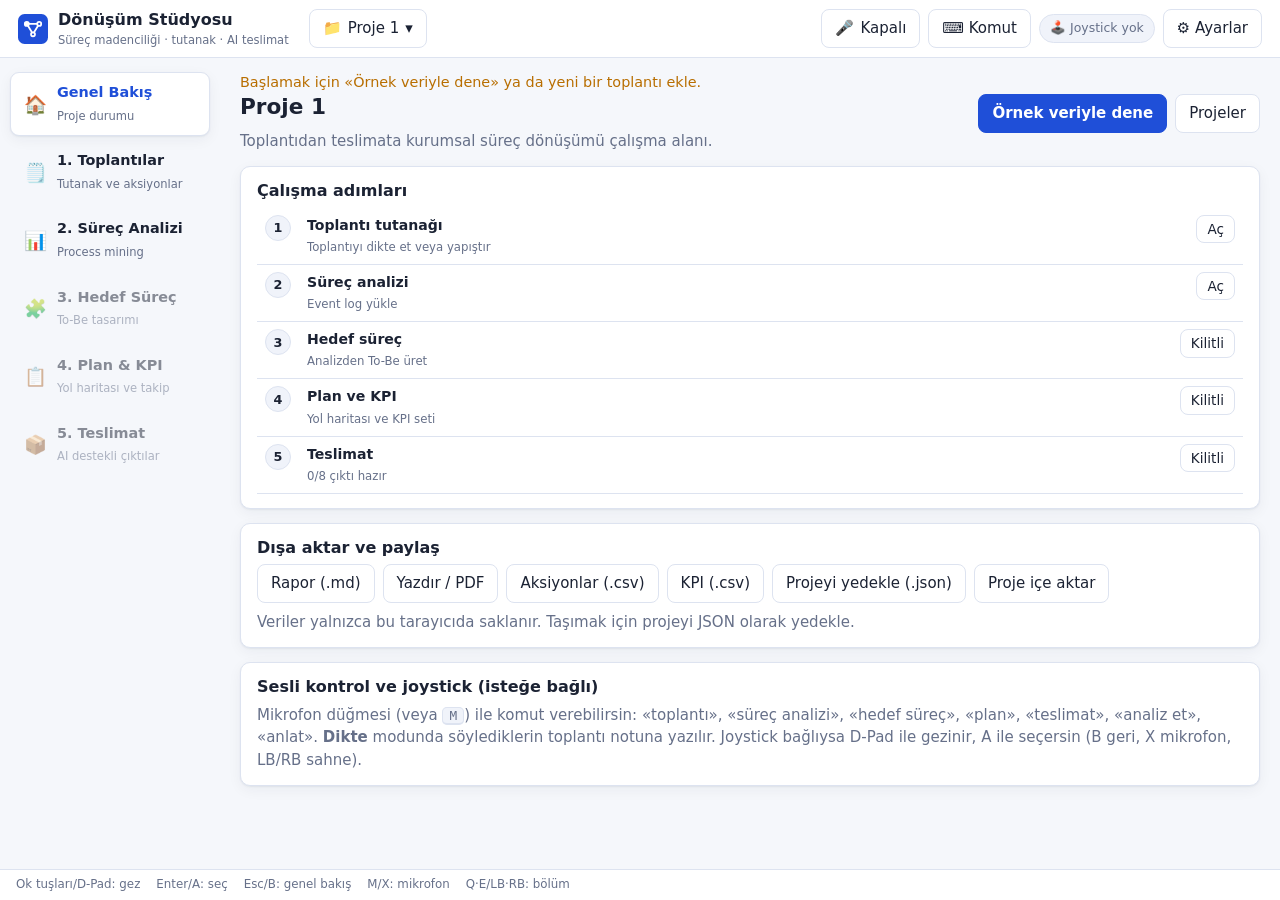
==== studio/index.html @ 221f4ec6 "Add Dönüşüm Stüdyosu app under /studio Co-Authored-By: Claude Sonnet 5.5 <noreply@anthropic.com> Cla" ====
<!doctype html>
<html lang="tr">
<head>
<meta charset="utf-8">
<meta name="viewport" content="width=device-width,initial-scale=1">
<title>Dönüşüm Stüdyosu</title>
<meta name="description" content="Toplantı tutanağı, process mining, hedef süreç tasarımı, plan/KPI ve AI destekli teslimat — tek çalışma alanında.">
<meta name="theme-color" content="#1f4fd8">
<link rel="manifest" href="manifest.webmanifest">
<link rel="icon" href="icons/icon.svg" type="image/svg+xml">
<link rel="apple-touch-icon" href="icons/icon-192.png">
<link rel="stylesheet" href="style.css">
</head>
<body>
<header id="top">
  <div class="brand"><img src="icons/icon.svg" alt="" width="30" height="30"><div><b>Dönüşüm Stüdyosu</b><small>Süreç madenciliği · tutanak · AI teslimat</small></div></div>
  <button class="btn" id="projBtn" data-nav data-act="projects" title="Projeler">📁 <span id="projName"></span> ▾</button>
  <div class="hud">
    <button class="btn mic" id="micBtn" data-nav data-act="mic" title="Mikrofon (M)">🎤 <span id="micLbl">Kapalı</span></button>
    <button class="btn" data-nav data-act="mode" id="modeBtn" title="Komut / Dikte modu">⌨️ Komut</button>
    <span class="chip" id="padChip">🕹️ Joystick yok</span>
    <button class="btn" data-nav data-act="settings" title="Ayarlar">⚙️ Ayarlar</button>
  </div>
</header>
<div class="shell">
  <nav id="map" aria-label="Bölümler"></nav>
  <section class="content"><div id="live" aria-live="polite"></div><main id="view"></main></section>
</div>
<footer id="hints"><span>Ok tuşları/D-Pad: gez</span><span>Enter/A: seç</span><span>Esc/B: genel bakış</span><span>M/X: mikrofon</span><span>Q·E/LB·RB: bölüm</span></footer>
<div id="toasts"></div>
<div id="modal" hidden></div>
<input type="file" id="file" accept=".csv,.txt,.tsv,.json" hidden>
<script src="core.js"></script>
<script src="app.js"></script>
<script>if('serviceWorker' in navigator && location.protocol.startsWith('http')) navigator.serviceWorker.register('sw.js').catch(()=>{});</script>
</body>
</html>
---- studio/style.css ----
:root{
  --bg:#f5f7fb;--panel:#fff;--panel2:#f0f3fa;--line:#dde3f0;--text:#1b2233;--mut:#667089;
  --brand:#1f4fd8;--brand-ink:#fff;--ok:#12805c;--warn:#b86e00;--bad:#c62839;--violet:#6d4fd1;--teal:#0a7f99;
  --neon:var(--brand);--lime:var(--ok);--amber:var(--warn);--red:var(--bad);--pink:var(--brand);
  --r:10px;--focus:0 0 0 3px rgba(31,79,216,.35);--shadow:0 1px 2px rgba(20,30,60,.06),0 4px 14px rgba(20,30,60,.05)
}
@media(prefers-color-scheme:dark){:root{
  --bg:#0f1320;--panel:#171d30;--panel2:#1e2540;--line:#2b3454;--text:#e6e9f5;--mut:#98a2c3;
  --brand:#5b86ff;--brand-ink:#0b1022;--ok:#3ccf9a;--warn:#f0a63a;--bad:#ff6b7b;--violet:#a58bff;--teal:#4fd0e8;--focus:0 0 0 3px rgba(91,134,255,.45);--shadow:none}}
*{box-sizing:border-box}
body{margin:0;background:var(--bg);color:var(--text);font:15px/1.5 system-ui,-apple-system,"Segoe UI",Roboto,sans-serif;padding-bottom:42px}
h1,h2,h3{margin:0 0 .4em;line-height:1.25}h2{font-size:1.35rem}h3{font-size:1rem}
small,.mut{color:var(--mut)}
code,pre{font-family:ui-monospace,Menlo,Consolas,monospace}
code{background:var(--panel2);padding:1px 5px;border-radius:5px;font-size:.88em}
#top{display:flex;gap:12px;align-items:center;flex-wrap:wrap;padding:8px 18px;background:var(--panel);border-bottom:1px solid var(--line);position:sticky;top:0;z-index:20}
.brand{display:flex;gap:10px;align-items:center;margin-right:8px}.brand b{display:block;font-size:1rem}.brand small{display:block;font-size:.72rem}
.hud{display:flex;gap:8px;align-items:center;margin-left:auto;flex-wrap:wrap}
.chip{padding:4px 10px;border-radius:99px;background:var(--panel2);border:1px solid var(--line);font-size:.78rem;color:var(--mut)}
.chip.on{color:var(--ok);border-color:var(--ok)}
.btn{font:inherit;color:var(--text);background:var(--panel);border:1px solid var(--line);border-radius:8px;padding:7px 13px;cursor:pointer;display:inline-flex;gap:6px;align-items:center;justify-content:center;transition:background .12s,border-color .12s}
.btn:hover{background:var(--panel2);border-color:var(--brand)}
.btn.primary,.btn.hot{background:var(--brand);border-color:var(--brand);color:var(--brand-ink);font-weight:600}
.btn.primary:hover,.btn.hot:hover{filter:brightness(1.08)}
.btn.ghost{background:transparent;color:var(--bad)}
.btn.sm{padding:3px 10px;font-size:.85rem}
.btn.mic.on{background:var(--bad);border-color:var(--bad);color:#fff;animation:pulse 1.4s infinite}
@keyframes pulse{50%{box-shadow:0 0 0 5px rgba(198,40,57,.22)}}
[data-nav]:focus,.gnode:focus{outline:none}
button[data-nav]:focus-visible,textarea[data-nav]:focus,.card[data-nav]:focus,.stage[data-nav]:focus,.stage-tab:focus-visible{border-color:var(--brand);box-shadow:var(--focus)}
.shell{display:grid;grid-template-columns:220px 1fr;gap:0;max-width:1560px;margin:0 auto}
#map{display:flex;flex-direction:column;gap:4px;padding:14px 10px;position:sticky;top:58px;align-self:start;height:calc(100vh - 100px);overflow:auto}
.stage-tab{display:flex;gap:10px;align-items:center;text-align:left;padding:9px 12px;border-radius:9px;background:transparent;border:1px solid transparent;color:var(--text);cursor:pointer;font:inherit}
.stage-tab .ico{font-size:1.15rem;width:24px;text-align:center}
.stage-tab b{display:block;font-size:.9rem;font-weight:600}.stage-tab small{font-size:.72rem}
.stage-tab:hover{background:var(--panel2)}
.stage-tab.cur{background:var(--panel);border-color:var(--line);box-shadow:var(--shadow);color:var(--brand)}
.stage-tab.done b::after{content:" ✓";color:var(--ok)}
.stage-tab.locked{opacity:.5}
.content{padding:14px 20px 30px;min-width:0}
#live{min-height:22px;color:var(--warn);font-size:.9rem}
.page-h{display:flex;gap:12px;align-items:flex-start;flex-wrap:wrap;margin-bottom:14px}.page-h>div:first-child{flex:1;min-width:240px}.page-h p{margin:0}
.grid{display:grid;gap:14px}.g2{grid-template-columns:repeat(auto-fit,minmax(340px,1fr))}.g3{grid-template-columns:repeat(auto-fit,minmax(240px,1fr))}.g4{grid-template-columns:repeat(auto-fit,minmax(160px,1fr))}
.card{background:var(--panel);border:1px solid var(--line);border-radius:var(--r);padding:14px 16px;box-shadow:var(--shadow)}
.card.hero{background:var(--panel2)}
.row{display:flex;gap:8px;flex-wrap:wrap;align-items:center}.sp{flex:1}
.stat{text-align:center}.stat b{display:block;font-size:1.55rem;color:var(--brand)}.stat small{font-size:.76rem}
textarea,input[type=text],input[type=password],select{width:100%;font:inherit;color:var(--text);background:var(--bg);border:1px solid var(--line);border-radius:8px;padding:9px 11px}
textarea{min-height:210px;resize:vertical;font-family:ui-monospace,Menlo,Consolas,monospace;font-size:.88rem}
textarea:focus,input:focus,select:focus{outline:none;border-color:var(--brand);box-shadow:var(--focus)}
label{display:block;font-weight:600;margin:10px 0 4px;font-size:.9rem}
.tag{display:inline-block;padding:1px 9px;border-radius:99px;font-size:.74rem;border:1px solid var(--line);background:var(--panel2);color:var(--mut);margin:2px 3px 2px 0}
.t-keep{color:var(--mut)}.t-approval{color:var(--warn);border-color:var(--warn)}.t-automate{color:var(--teal);border-color:var(--teal)}.t-new{color:var(--ok);border-color:var(--ok)}
.t-parallel{color:var(--violet);border-color:var(--violet)}.t-exception{border-style:dashed}.t-remove{color:var(--bad);border-color:var(--bad)}
ul.clean{list-style:none;margin:0;padding:0}ul.clean li{padding:6px 0;border-bottom:1px solid var(--line)}ul.clean li:last-child{border:0}
.big{font-size:1.08rem}
.stages{display:grid;gap:12px;grid-template-columns:repeat(auto-fit,minmax(200px,1fr))}
.stage{cursor:pointer;text-align:left;font:inherit;color:inherit}.stage .ico{font-size:1.8rem}
.stage:hover{border-color:var(--brand)}
.num{display:inline-flex;width:26px;height:26px;border-radius:50%;align-items:center;justify-content:center;background:var(--panel2);border:1px solid var(--line);font-size:.8rem;font-weight:700}
.num.ok{background:var(--ok);border-color:var(--ok);color:#fff}
.graphbox{overflow:auto;border:1px solid var(--line);border-radius:var(--r);background:var(--panel);padding:6px}
svg text{font-family:system-ui,sans-serif;fill:var(--text)}
.gnode{cursor:pointer}
.gnode rect{fill:var(--panel2);stroke-width:2.5;transition:all .12s}
.gnode:focus rect,.gnode:hover rect{stroke:var(--brand)!important;stroke-width:4}
.gnode .nm{font-size:12px;font-weight:700}.gnode .mt{font-size:10px;fill:var(--mut)}
.elabel{font-size:10px;fill:var(--warn);paint-order:stroke;stroke:var(--panel);stroke-width:3px}
.legend{display:flex;gap:12px;flex-wrap:wrap;font-size:.78rem;color:var(--mut);margin:6px 0}
.dot{display:inline-block;width:10px;height:10px;border-radius:3px;margin-right:4px;vertical-align:middle}
table{width:100%;border-collapse:collapse;font-size:.88rem}th,td{padding:7px 8px;border-bottom:1px solid var(--line);text-align:left;vertical-align:top}th{color:var(--mut);font-weight:600}
.seq{display:flex;flex-wrap:wrap;gap:3px}.seq span{font-size:.7rem;background:var(--panel2);border:1px solid var(--line);padding:1px 6px;border-radius:6px}
.bar{height:8px;border-radius:99px;background:var(--panel2);border:1px solid var(--line);overflow:hidden}
.bar>i{display:block;height:100%;background:var(--brand);transition:width .4s}
.hbar{height:8px;border-radius:4px;background:var(--panel2);overflow:hidden;min-width:60px}.hbar i{display:block;height:100%;background:var(--brand)}
.cols3{display:grid;gap:14px;grid-template-columns:repeat(auto-fit,minmax(290px,1fr))}
.act{display:flex;gap:10px;align-items:flex-start;padding:9px 0;border-bottom:1px solid var(--line)}
.act:last-child{border:0}.act.done .tt{text-decoration:line-through;opacity:.55}
.chk{flex:none;width:30px;height:30px;padding:0}
.pips{letter-spacing:2px;color:var(--warn)}
.kpi{display:grid;grid-template-columns:1fr auto;gap:6px 14px;align-items:center}
.rag-g{color:var(--ok)}.rag-a{color:var(--warn)}.rag-r{color:var(--bad)}
.md h1,.md h2,.md h3{color:var(--brand)}.md h1{font-size:1.3rem}.md table{margin:.6em 0}.md pre{background:var(--panel2);padding:10px;border-radius:8px;overflow:auto;white-space:pre-wrap}
.md ul,.md ol{padding-left:22px}
#toasts{position:fixed;left:50%;transform:translateX(-50%);bottom:54px;display:flex;flex-direction:column;gap:8px;z-index:60;align-items:center;pointer-events:none}
.toast{background:var(--text);color:var(--bg);padding:8px 16px;border-radius:8px;box-shadow:0 6px 24px rgba(0,0,0,.25);animation:pop .25s}
@keyframes pop{from{transform:translateY(10px);opacity:0}}
#modal{position:fixed;inset:0;background:rgba(10,14,28,.55);z-index:50;display:flex;align-items:center;justify-content:center;padding:16px}
#modal[hidden]{display:none}
#modal .card{max-width:580px;width:100%;max-height:90vh;overflow:auto}
#hints{position:fixed;left:0;right:0;bottom:0;background:var(--panel);border-top:1px solid var(--line);padding:6px 16px;display:flex;gap:16px;flex-wrap:wrap;font-size:.74rem;color:var(--mut);z-index:15}
kbd{background:var(--panel2);border:1px solid var(--line);border-bottom-width:2px;border-radius:5px;padding:0 6px;font-size:.85em}
.lock-msg{padding:28px;text-align:center}
#printArea{display:none}
@media print{body>*:not(#printArea){display:none!important}#printArea{display:block;color:#000;background:#fff;padding:0}#printArea *{color:#000!important}}
@media(max-width:820px){.shell{grid-template-columns:1fr}#map{flex-direction:row;position:static;height:auto;overflow-x:auto;padding:8px 12px}.stage-tab small{display:none}.stage-tab{white-space:nowrap}#hints{display:none}.content{padding:10px 12px}}
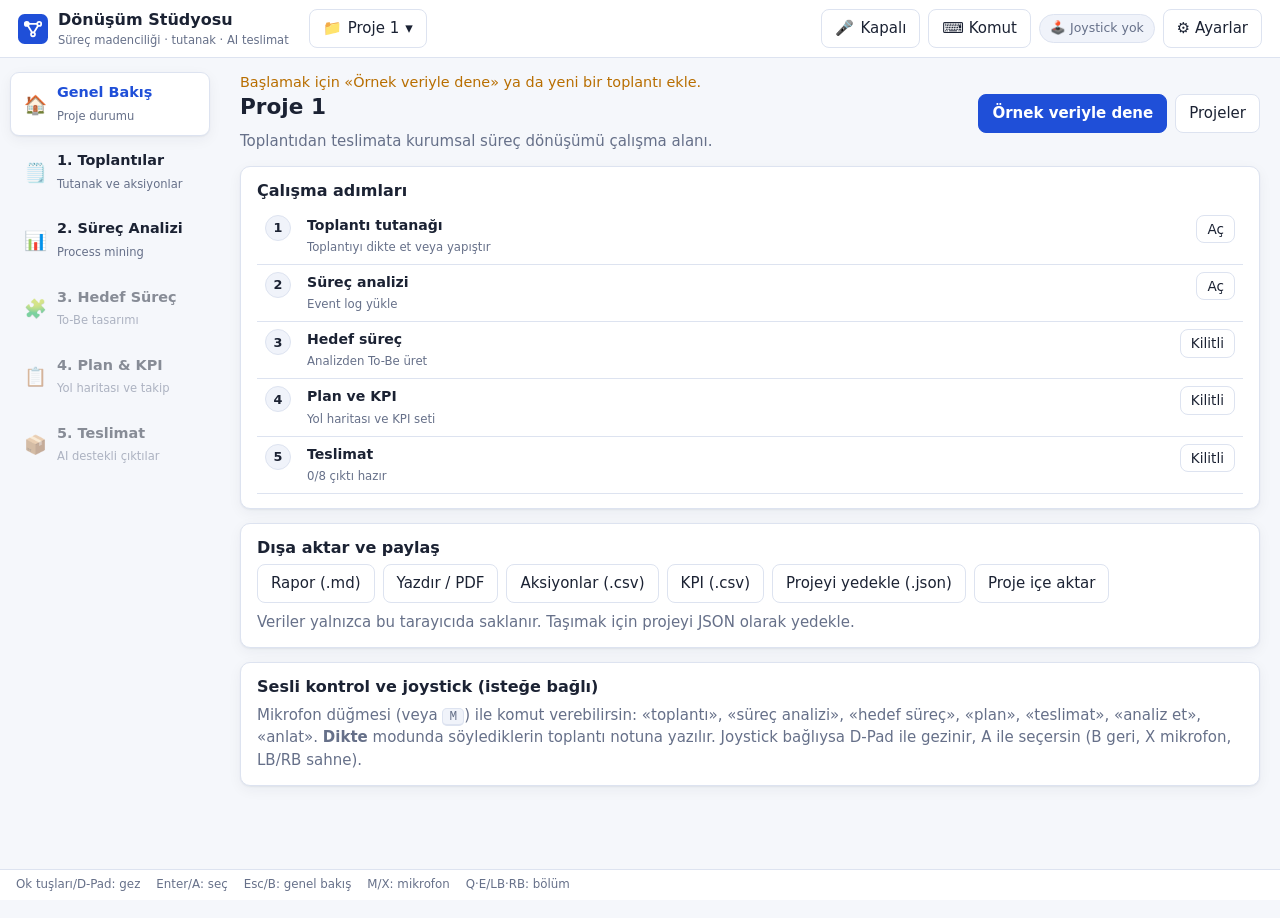
==== commit 2d0e4371: "Update Dönüşüm Stüdyosu: iPad app experience Co-Authored-By: Claude Sonnet 5.5 <noreply@anthropic.co" ====
--- a/studio/index.html
+++ b/studio/index.html
@@ -2,13 +2,18 @@
 <html lang="tr">
 <head>
 <meta charset="utf-8">
-<meta name="viewport" content="width=device-width,initial-scale=1">
+<meta name="viewport" content="width=device-width,initial-scale=1,viewport-fit=cover">
 <title>Dönüşüm Stüdyosu</title>
 <meta name="description" content="Toplantı tutanağı, process mining, hedef süreç tasarımı, plan/KPI ve AI destekli teslimat — tek çalışma alanında.">
 <meta name="theme-color" content="#1f4fd8">
+<meta name="mobile-web-app-capable" content="yes">
+<meta name="apple-mobile-web-app-capable" content="yes">
+<meta name="apple-mobile-web-app-title" content="Dönüşüm">
+<meta name="apple-mobile-web-app-status-bar-style" content="default">
+<meta name="format-detection" content="telephone=no">
 <link rel="manifest" href="manifest.webmanifest">
 <link rel="icon" href="icons/icon.svg" type="image/svg+xml">
-<link rel="apple-touch-icon" href="icons/icon-192.png">
+<link rel="apple-touch-icon" href="icons/apple-touch-icon.png">
 <link rel="stylesheet" href="style.css">
 </head>
 <body>
--- a/studio/style.css
+++ b/studio/style.css
@@ -2,18 +2,20 @@
   --bg:#f5f7fb;--panel:#fff;--panel2:#f0f3fa;--line:#dde3f0;--text:#1b2233;--mut:#667089;
   --brand:#1f4fd8;--brand-ink:#fff;--ok:#12805c;--warn:#b86e00;--bad:#c62839;--violet:#6d4fd1;--teal:#0a7f99;
   --neon:var(--brand);--lime:var(--ok);--amber:var(--warn);--red:var(--bad);--pink:var(--brand);
+  --hh:58px;--sat:env(safe-area-inset-top,0px);--sab:env(safe-area-inset-bottom,0px);--sal:env(safe-area-inset-left,0px);--sar:env(safe-area-inset-right,0px);
   --r:10px;--focus:0 0 0 3px rgba(31,79,216,.35);--shadow:0 1px 2px rgba(20,30,60,.06),0 4px 14px rgba(20,30,60,.05)
 }
 @media(prefers-color-scheme:dark){:root{
   --bg:#0f1320;--panel:#171d30;--panel2:#1e2540;--line:#2b3454;--text:#e6e9f5;--mut:#98a2c3;
   --brand:#5b86ff;--brand-ink:#0b1022;--ok:#3ccf9a;--warn:#f0a63a;--bad:#ff6b7b;--violet:#a58bff;--teal:#4fd0e8;--focus:0 0 0 3px rgba(91,134,255,.45);--shadow:none}}
 *{box-sizing:border-box}
-body{margin:0;background:var(--bg);color:var(--text);font:15px/1.5 system-ui,-apple-system,"Segoe UI",Roboto,sans-serif;padding-bottom:42px}
+html{-webkit-text-size-adjust:100%;-webkit-tap-highlight-color:transparent}
+body{margin:0;touch-action:manipulation;overscroll-behavior-y:none;background:var(--bg);color:var(--text);font:15px/1.5 system-ui,-apple-system,"Segoe UI",Roboto,sans-serif;padding-bottom:calc(42px + var(--sab));padding-left:var(--sal);padding-right:var(--sar)}
 h1,h2,h3{margin:0 0 .4em;line-height:1.25}h2{font-size:1.35rem}h3{font-size:1rem}
 small,.mut{color:var(--mut)}
 code,pre{font-family:ui-monospace,Menlo,Consolas,monospace}
 code{background:var(--panel2);padding:1px 5px;border-radius:5px;font-size:.88em}
-#top{display:flex;gap:12px;align-items:center;flex-wrap:wrap;padding:8px 18px;background:var(--panel);border-bottom:1px solid var(--line);position:sticky;top:0;z-index:20}
+#top{display:flex;gap:12px;align-items:center;flex-wrap:wrap;padding:calc(8px + var(--sat)) 18px 8px;background:var(--panel);border-bottom:1px solid var(--line);position:sticky;top:0;z-index:20}
 .brand{display:flex;gap:10px;align-items:center;margin-right:8px}.brand b{display:block;font-size:1rem}.brand small{display:block;font-size:.72rem}
 .hud{display:flex;gap:8px;align-items:center;margin-left:auto;flex-wrap:wrap}
 .chip{padding:4px 10px;border-radius:99px;background:var(--panel2);border:1px solid var(--line);font-size:.78rem;color:var(--mut)}
@@ -29,7 +31,7 @@
 [data-nav]:focus,.gnode:focus{outline:none}
 button[data-nav]:focus-visible,textarea[data-nav]:focus,.card[data-nav]:focus,.stage[data-nav]:focus,.stage-tab:focus-visible{border-color:var(--brand);box-shadow:var(--focus)}
 .shell{display:grid;grid-template-columns:220px 1fr;gap:0;max-width:1560px;margin:0 auto}
-#map{display:flex;flex-direction:column;gap:4px;padding:14px 10px;position:sticky;top:58px;align-self:start;height:calc(100vh - 100px);overflow:auto}
+#map{display:flex;flex-direction:column;gap:4px;padding:14px 10px;position:sticky;top:var(--hh);align-self:start;height:calc(100vh - var(--hh) - 24px);overflow:auto}
 .stage-tab{display:flex;gap:10px;align-items:center;text-align:left;padding:9px 12px;border-radius:9px;background:transparent;border:1px solid transparent;color:var(--text);cursor:pointer;font:inherit}
 .stage-tab .ico{font-size:1.15rem;width:24px;text-align:center}
 .stage-tab b{display:block;font-size:.9rem;font-weight:600}.stage-tab small{font-size:.72rem}
@@ -93,4 +95,17 @@
 .lock-msg{padding:28px;text-align:center}
 #printArea{display:none}
 @media print{body>*:not(#printArea){display:none!important}#printArea{display:block;color:#000;background:#fff;padding:0}#printArea *{color:#000!important}}
-@media(max-width:820px){.shell{grid-template-columns:1fr}#map{flex-direction:row;position:static;height:auto;overflow-x:auto;padding:8px 12px}.stage-tab small{display:none}.stage-tab{white-space:nowrap}#hints{display:none}.content{padding:10px 12px}}
+@media(max-width:700px){.shell{grid-template-columns:1fr}#map{flex-direction:row;position:static;height:auto;overflow-x:auto;padding:8px 12px}.stage-tab small{display:none}.stage-tab{white-space:nowrap}#hints{display:none}.content{padding:10px 12px}}
+
+/* iPad / dokunmatik ve uygulama (standalone) uyumu */
+button,.stage-tab,.gnode,.card[data-nav]{-webkit-user-select:none;user-select:none;-webkit-touch-callout:none}
+@media(pointer:coarse){
+  .btn{min-height:44px;padding:9px 16px}.btn.sm{min-height:40px;padding:6px 14px}.chk{width:44px;height:44px}
+  .stage-tab{min-height:48px}
+  textarea,input[type=text],input[type=password],select{font-size:16px}
+  #hints{display:none}body{padding-bottom:calc(16px + var(--sab))}#toasts{bottom:calc(20px + var(--sab))}
+  .graphbox{-webkit-overflow-scrolling:touch}
+}
+@media(display-mode:standalone){#hints{display:none}body{padding-bottom:calc(16px + var(--sab))}#toasts{bottom:calc(20px + var(--sab))}}
+#install{display:none;margin:0 0 12px;padding:10px 14px;border:1px solid var(--brand);border-radius:var(--r);background:var(--panel2);align-items:center;gap:10px}
+#install.show{display:flex}#install span{flex:1}
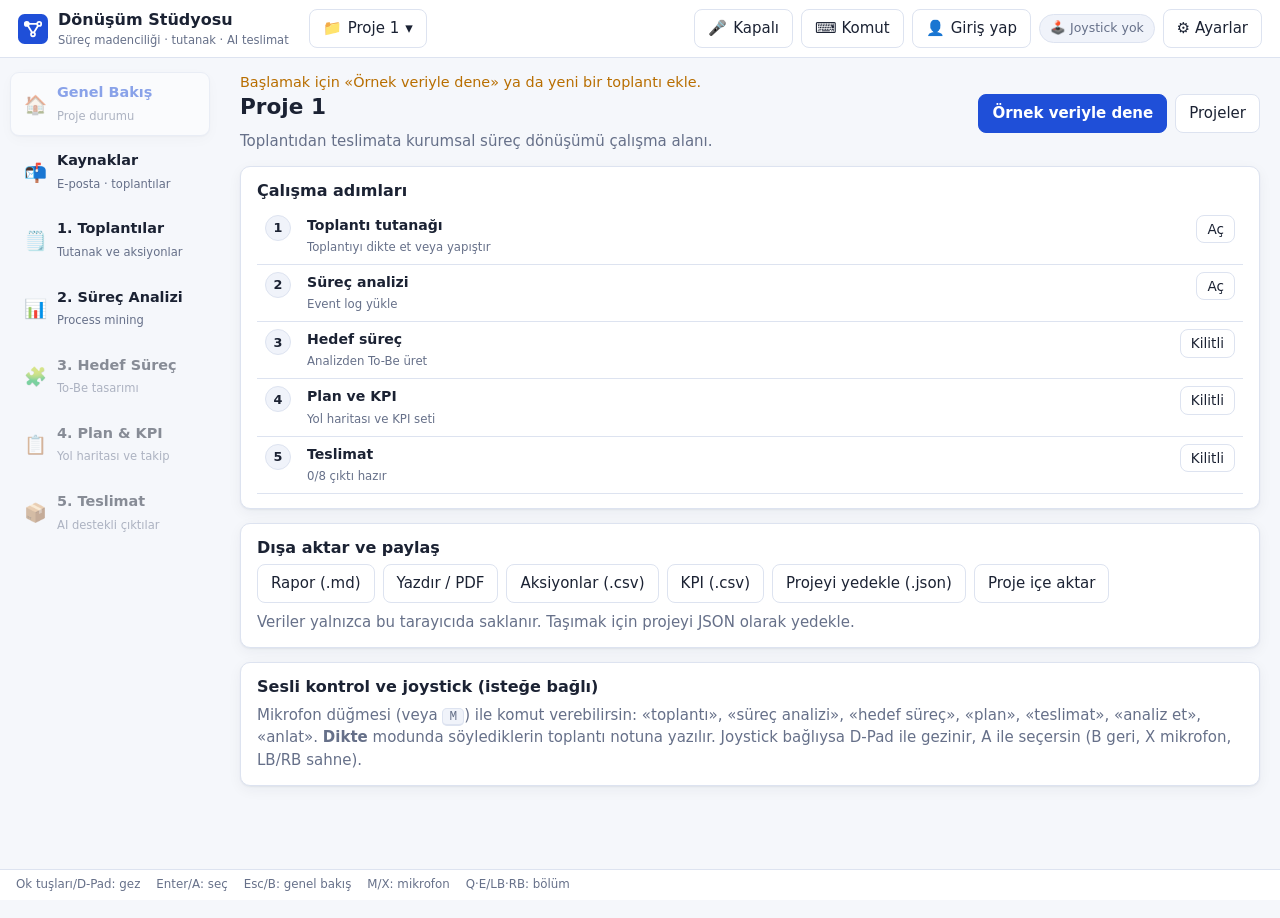
==== commit 41a8ee31: "Update Dönüşüm Stüdyosu: Microsoft 365 sources Co-Authored-By: Claude Sonnet 5.5 <noreply@anthropic." ====
--- a/studio/index.html
+++ b/studio/index.html
@@ -23,6 +23,7 @@
   <div class="hud">
     <button class="btn mic" id="micBtn" data-nav data-act="mic" title="Mikrofon (M)">🎤 <span id="micLbl">Kapalı</span></button>
     <button class="btn" data-nav data-act="mode" id="modeBtn" title="Komut / Dikte modu">⌨️ Komut</button>
+    <button class="btn" id="acctBtn" data-nav data-act="goSources" title="İş hesabı / kaynaklar">👤 <span id="acctLbl">Giriş yap</span></button>
     <span class="chip" id="padChip">🕹️ Joystick yok</span>
     <button class="btn" data-nav data-act="settings" title="Ayarlar">⚙️ Ayarlar</button>
   </div>
--- a/studio/style.css
+++ b/studio/style.css
@@ -109,3 +109,6 @@
 @media(display-mode:standalone){#hints{display:none}body{padding-bottom:calc(16px + var(--sab))}#toasts{bottom:calc(20px + var(--sab))}}
 #install{display:none;margin:0 0 12px;padding:10px 14px;border:1px solid var(--brand);border-radius:var(--r);background:var(--panel2);align-items:center;gap:10px}
 #install.show{display:flex}#install span{flex:1}
+
+.row-btn{width:100%;justify-content:flex-start;text-align:left;align-items:flex-start;margin-bottom:6px;gap:10px}
+details summary{cursor:pointer}details ol{padding-left:22px;margin:10px 0 0}
